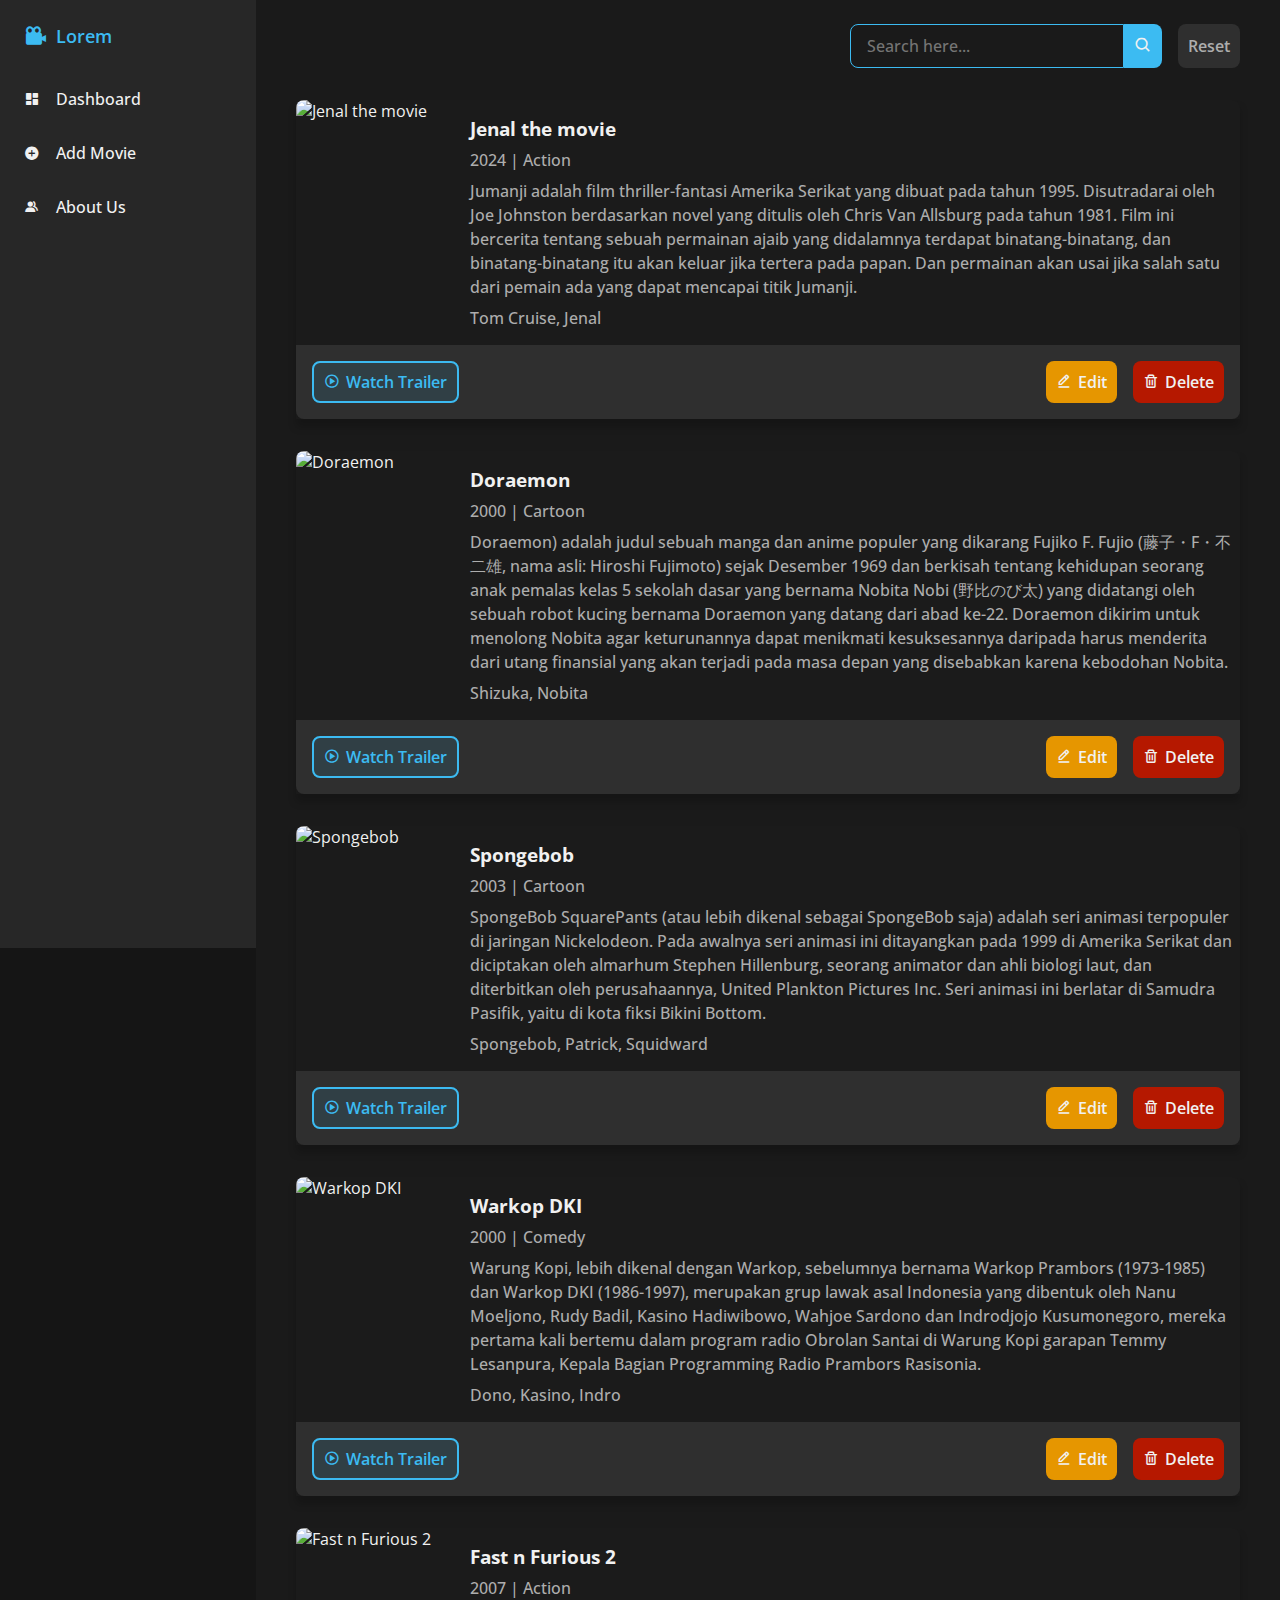
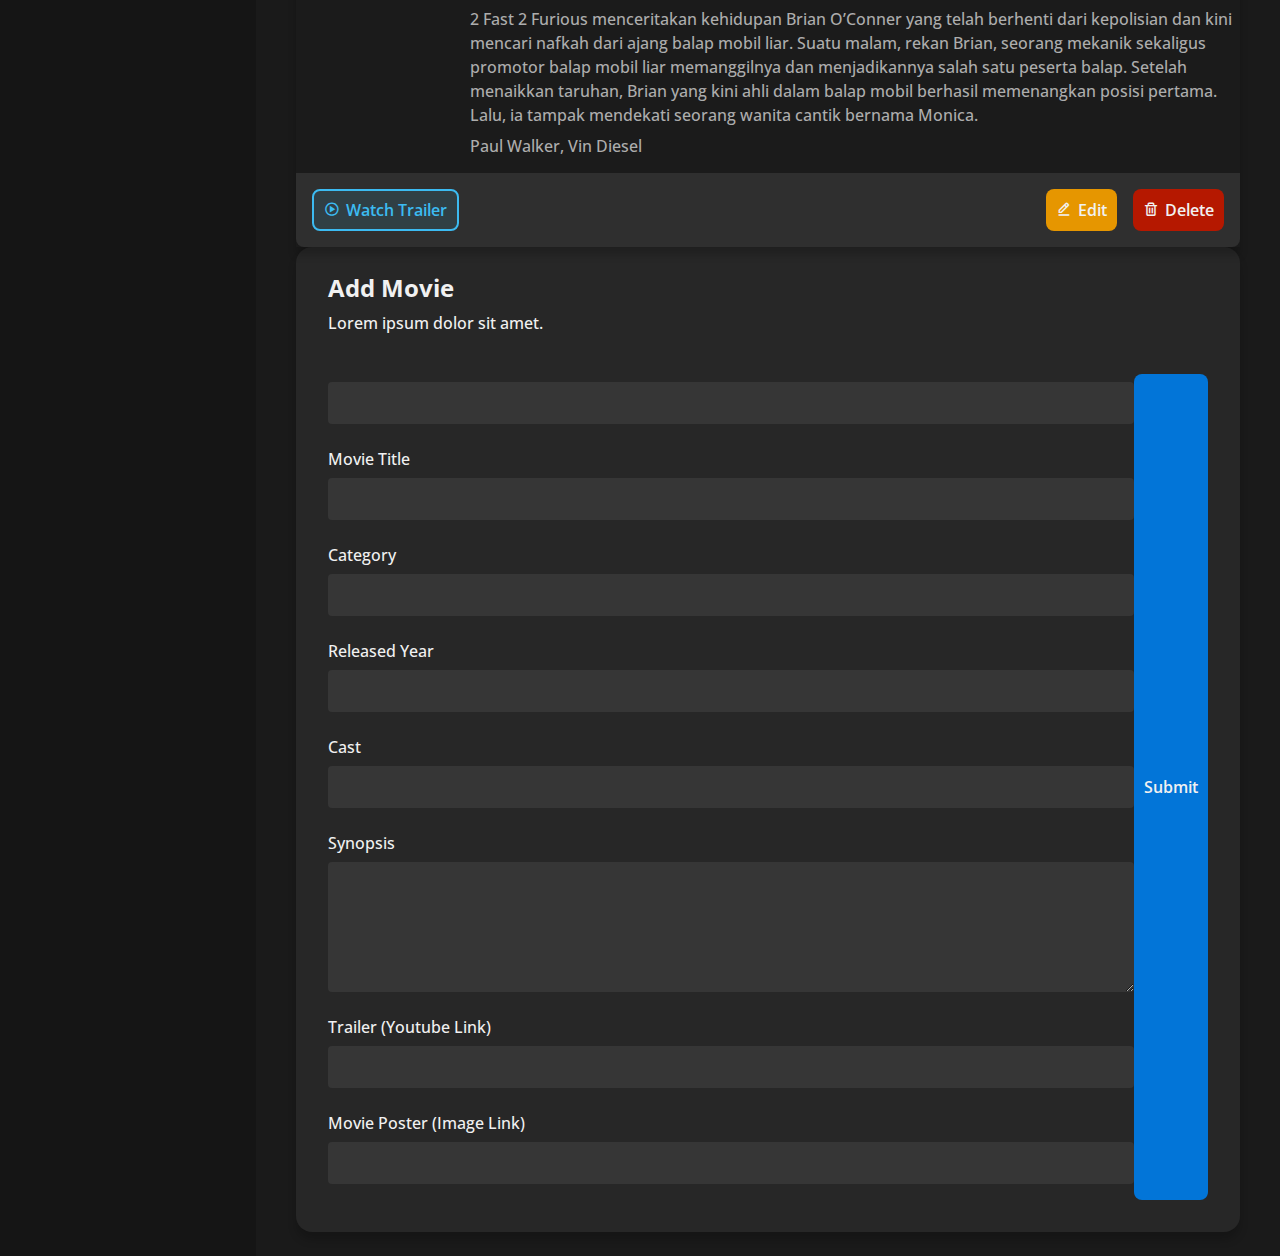
==== index.html @ 3eed1aec "Delete 1/2" ====
<!DOCTYPE html>
<html lang="en">
  <head>
    <meta charset="UTF-8" />
    <meta name="viewport" content="width=device-width, initial-scale=1.0" />
    <title>Lorem | Dashboard Admin</title>
    <link rel="icon" href="./assets/logo.png" />
    <link rel="stylesheet" href="index.css" />
    <link
      href="https://unpkg.com/boxicons@2.1.4/css/boxicons.min.css"
      rel="stylesheet"
    />
  </head>
  <body>
    <aside class="sidebar">
      <div class="sidebar-head">
        <i class="bx bxs-camera-movie" style="color: #3cbbf2"></i>
        <a href="">Lorem</a>
      </div>
      <div class="sidebar-body">
        <ul id="sidebar-ul">
          <li>
            <i class="bx bxs-dashboard" style="color: #f1f1f1"></i>
            <a href="#">Dashboard</a>
          </li>
          <li>
            <i class="bx bxs-plus-circle" style="color: #f1f1f1"></i>
            <a href="#">Add Movie</a>
          </li>
          <li>
            <i class="bx bxs-group" style="color: #f1f1f1"></i>
            <a href="#">About Us</a>
          </li>
        </ul>
      </div>
    </aside>
    <main>
      <a href="" target="_blank"></a>
      <div class="container-1">
        <div class="container-search">
          <input id="keyword" type="text" placeholder="Search here..." />
          <button onclick="findMovies()" class="btn-search-bar" id="btn-search">
            <i class="bx bx-search" style="color: #f1f1f1"></i>
          </button>
        </div>
        <button onclick="reset()" class="btn-search-bar" id="btn-reset">
          Reset
        </button>
      </div>
      <div id="container" class="container-2">
        <a href=""></a>
      </div>
      <div class="add-movie-page">
        <div class="am-container-1">
          <div class="am-title-header">
            <h2>Add Movie</h2>
            <p>Lorem ipsum dolor sit amet.</p>
          </div>
          <div class="form-area">
            <form class="am-form">
              <input id="id" type="number" />
              <label for="input-title">Movie Title</label>
              <input id="input-title" type="text" />

              <label for="input-category">Category</label>
              <input id="input-category" type="text" />

              <label for="input-year">Released Year</label>
              <input id="input-year" type="number" />

              <label for="input-cast">Cast</label>
              <input id="input-cast" type="text" />

              <label for="input-desc">Synopsis</label>
              <textarea
                name="input-desc"
                id="input-desc"
                rows="5"
                maxlength="80"
              ></textarea>

              <label for="input-trailer">Trailer (Youtube Link)</label>
              <input id="input-trailer" type="text" />

              <label for="input-link-img">Movie Poster (Image Link)</label>
              <input id="input-link-img" type="text" accept="image" />
            </form>
            <button onclick="createMovie()" type="submit" id="submit-img">
              Submit
            </button>
          </div>
        </div>
      </div>
    </main>
    <script src="data.js"></script>
    <script src="index.js"></script>
  </body>
</html>
---- index.css ----
/* --- Import Google Font --- */
@import url('https://fonts.googleapis.com/css2?family=Open+Sans:ital,wght@0,300..800;1,300..800&display=swap');

* {
    margin: 0;
    padding: 0;
    font-family: "Open Sans";
    list-style: none;
    text-decoration: none;
    scroll-behavior: smooth;
}

html {
    height: 100%;
}

html, 
body {
    min-height: 100% !important;
    height: 100%;
    background-color: #151515;
}


/* --- Sidebar --- */

aside {
    padding: 24px 0;
    width: 20%;
    height: 100%;
    background-color: #272727;
    position: fixed;
}

.sidebar-head {
    display: flex;
    margin: 0 0 0 24px;
    flex-direction: row;
    align-items: center;
    gap: 8px;
}

.sidebar-head a {
    font-size: 18px;
    font-weight: 600;
    color: #3CBBF2;
    text-decoration: none;
}

.sidebar-head .bx {
    font-size: 24px;
}

.sidebar-body {
    margin: 24px 0 0;
}

#sidebar-ul {
    margin: 16px 0;
    display: inline;
    width: 100%;
    list-style-type: none;
    gap: 8px;
}

li {
    display: flex;
    align-items: center;
    padding: 16px 24px;
    gap: 16px;
    transition: 0.4s;
}

li:hover {
    background-color: #2b2b2b;
    padding-left: 30px;
}

li a {
    display: block;
    font-weight: 500;
    text-decoration: none;
    color: #f1f1f1;
}


/* --- Search bar --- */
.container-1 {
    display: flex;
    justify-content: end;
    flex-direction: row;
    gap: 16px;
    margin-bottom: 32px;
}

.container-search {
    display: flex;
    flex-direction: row;
}

.container-search input {
    padding: 10px 16px;
    width: 240px;
    font-size: 16px;
    font-weight: 500;
    color: #f1f1f1;
    outline: none;
    border-radius: 8px 0 0 8px;
    border: 1px solid #3CBBF2;
    background-color: #1a1a1a;
}

#btn-search {
    padding: 8px 10px;
    border: none;
    border-radius: 0 8px 8px 0;
    background-color: #3CBBF2;
    cursor: pointer;
}

.bx-search {
    font-size: 18px;
}

#btn-reset {
    padding: 8px 10px;
    border: none;
    font-size: 16px;
    font-weight: 600;
    border-radius: 8px;
    color: #adadad;
    background-color: #2f2f2f;
    cursor: pointer;
}

/* --- Main --- */
main {
    max-width: 80%;
    /* height: 100%; */
    padding: 24px 40px;
    margin: 0 0 0 20%;
    background-color: #1a1a1a;
}


/* --- Card --- */
.container-2 {
    display: flex;
    flex-wrap: wrap;
    flex-direction: row;
    gap: 32px;
}

.container-card {
    display: flex;
    flex-direction: column;
    width: 100%;
    box-shadow: 0 8px 8px rgba(0, 0, 0, 0.189);
}

.card {
    width: 100%;
    display: flex;
    flex-direction: row;
    gap: 24px;
    color: #f1f1f1;
    background-color: #1B1B1B;
    border-radius: 8px 8px 0 0;
}

.card-img img {
    width: 150px;
    height: 200px;
    display: flex;
    object-fit: cover;
    border-radius: 8px 0 0 0;
}

.card-body {
    margin: 16px 0;
    display: flex;
    flex-direction: column;
    gap: 8px;
    font-weight: 500;
    color: #adadad;
}

.card-body-title {
    color: #f1f1f1;
}

.card-body-desc {
    margin-right: 8px;
    font-size: 16px;
    line-height: 24px;
}

.buttons {
    display: flex;
    justify-content: flex-end;
    padding: 16px;
    background-color: #2f2f2f;
    border-radius: 0 0 8px 8px;
    gap: 4px;
}

#btn-watch-trailer {
    margin: 0 8px 0 0;
    margin-right: auto;
    width: fit-content;
    padding: 8px 10px;
    font-size: 16px;
    font-weight: 600;
    border: 2px solid #3CBBF2;
    cursor: pointer;
    color: #3CBBF2;
    background-color: #3cbbf21e;
    border-radius: 8px;
    transition: 0.3s;
}

#btn-watch-trailer:hover {
    background-color: #3dbff75b;
    color: #f1f1f1;
}

#btn-watch-trailer .bx {
    margin-right: 6px;
    font-size: 16px;
}

.btn-edit {
    margin: 0 8px 0 0;
    margin-right: 12px;
    width: fit-content;
    padding: 8px 10px;
    font-size: 16px;
    border: none;
    cursor: pointer;
    font-weight: 600;
    color: #f1f1f1;
    background-color: rgb(230, 150, 0);
    border-radius: 8px;
}

.btn-edit .bx {
    margin-right: 6px;
}

.btn-delete {
    right: 0;
    width: fit-content;
    padding: 8px 10px;
    font-size: 16px;
    border: none;
    cursor: pointer;
    font-weight: 600;
    color: #f1f1f1;
    background-color: rgb(181, 24, 0);
    border-radius: 8px;
}

.btn-delete .bx {
    margin-right: 6px;
}

/* --- Add Movie --- */
.am-container-1 {
    padding: 24px 32px;
    background-color: #272727;
    border-radius: 16px;
    box-shadow: 0 8px 8px rgba(0, 0, 0, 0.189);
}

.am-title-header {
    color: #f1f1f1;
}

.am-title-header h2 {
    font-size: 24px;
    margin-bottom: 8px;
}

.am-title-header p {
    font-weight: 500;
}

.form-area {
    width: 100%;
    margin-top: 24px;
    display: flex;
    flex-direction: row;
}

.am-form {
    width: 100%;
    display: flex;
    flex-direction: column;
    margin-top: 24px;
}

.am-form label {
    font-weight: 500;
    margin-bottom: 8px;
    color: #f1f1f1;
}

textarea,
.am-form input {
    margin-bottom: 24px;
    padding: 10px 16px;
    outline: none;
    border: none;
    font-size: 16px;
    font-weight: 600;
    color: #f1f1f1;
    background-color: #363636;
    border-radius: 4px;
}

#input-desc {
    resize: vertical;
    min-height: 100px;
}
.container-upload-img button {
    margin: 0 8px 0 0;
    margin-right: auto;
    width: fit-content;
    padding: 8px 10px;
    font-size: 16px;
    font-weight: 600;
    border: 2px solid #3CBBF2;
    cursor: pointer;
    color: #3CBBF2;
    background-color: #3cbbf21e;
    border-radius: 8px;
    transition: 0.3s;
}

#btn-upload:hover {
    background-color: #3dbff75b;
    color: #f1f1f1;
}

#submit-img {
    margin: 16px 0 8px;
    padding: 8px 10px;
    font-size: 16px;
    border: none;
    cursor: pointer;
    font-weight: 600;
    color: #f1f1f1;
    background-color: #0275d8;
    border-radius: 8px;   
}
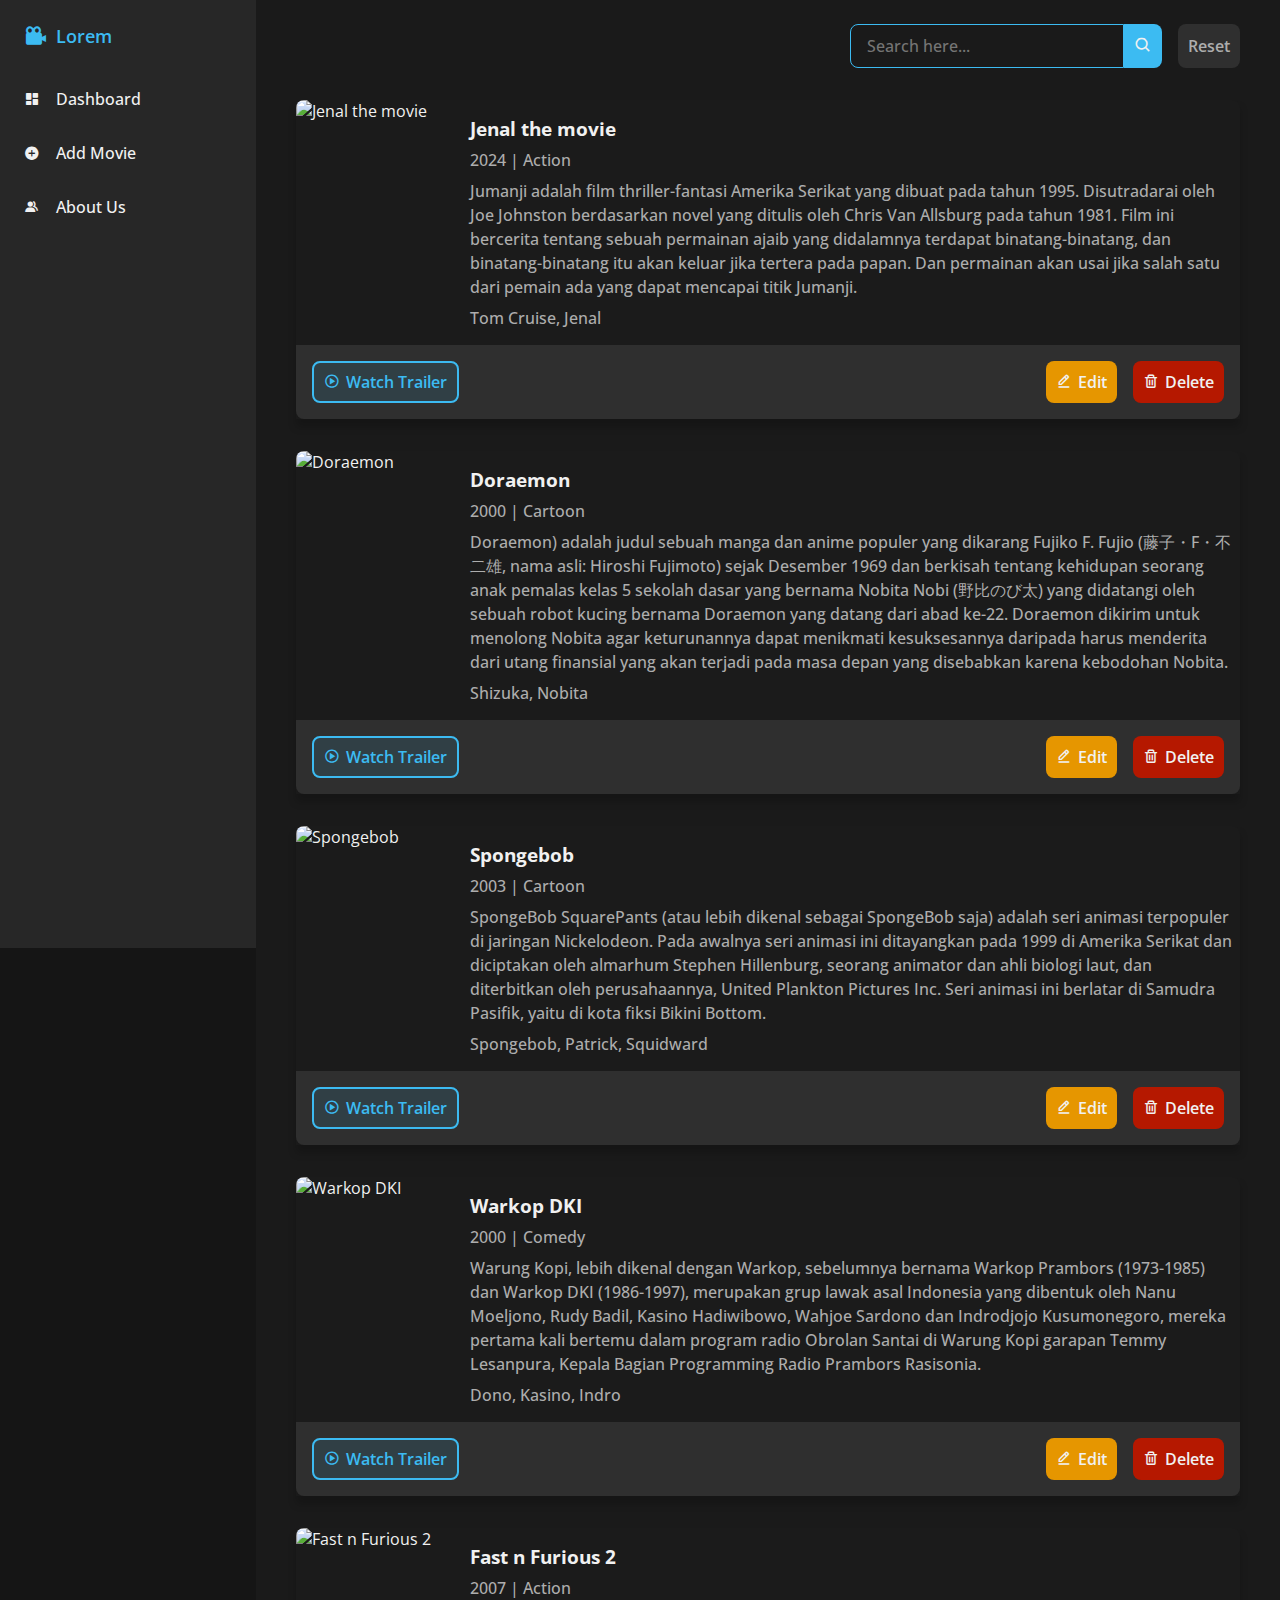
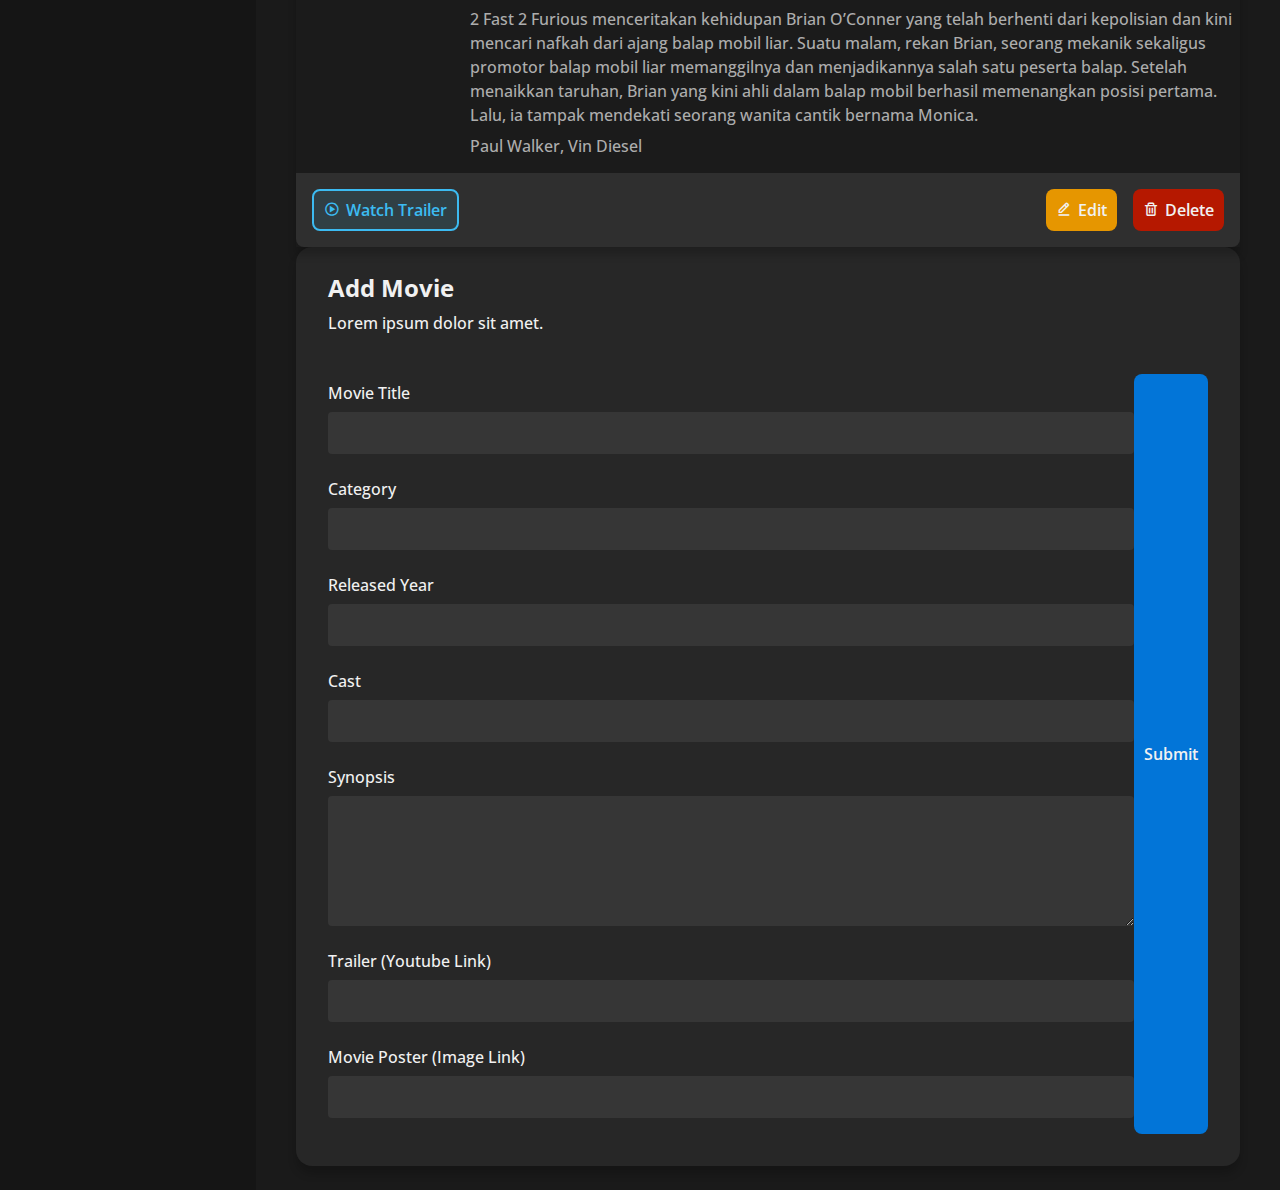
==== commit 05e5d5be: "Delete Final" ====
--- a/index.html
+++ b/index.html
@@ -58,7 +58,7 @@
           </div>
           <div class="form-area">
             <form class="am-form">
-              <input id="id" type="number" />
+              <!-- <input id="id" type="number" /> -->
               <label for="input-title">Movie Title</label>
               <input id="input-title" type="text" />
 
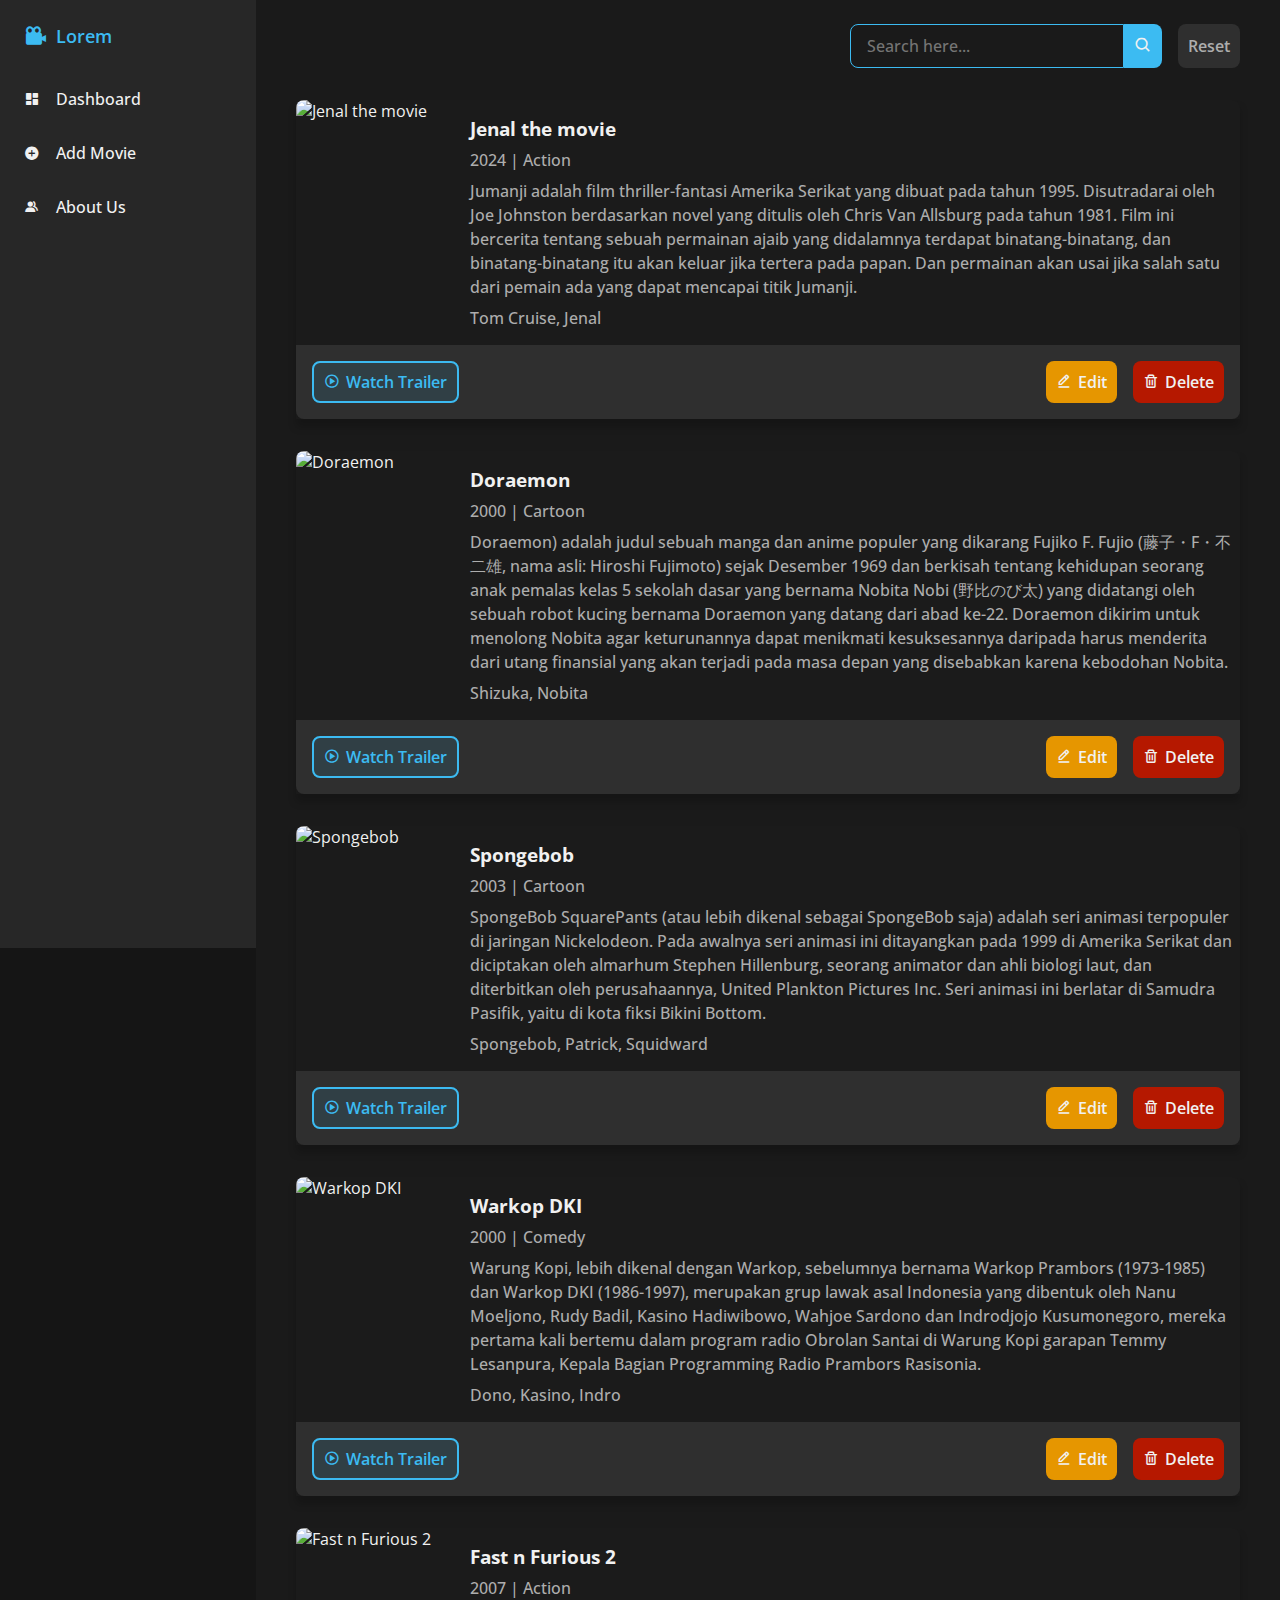
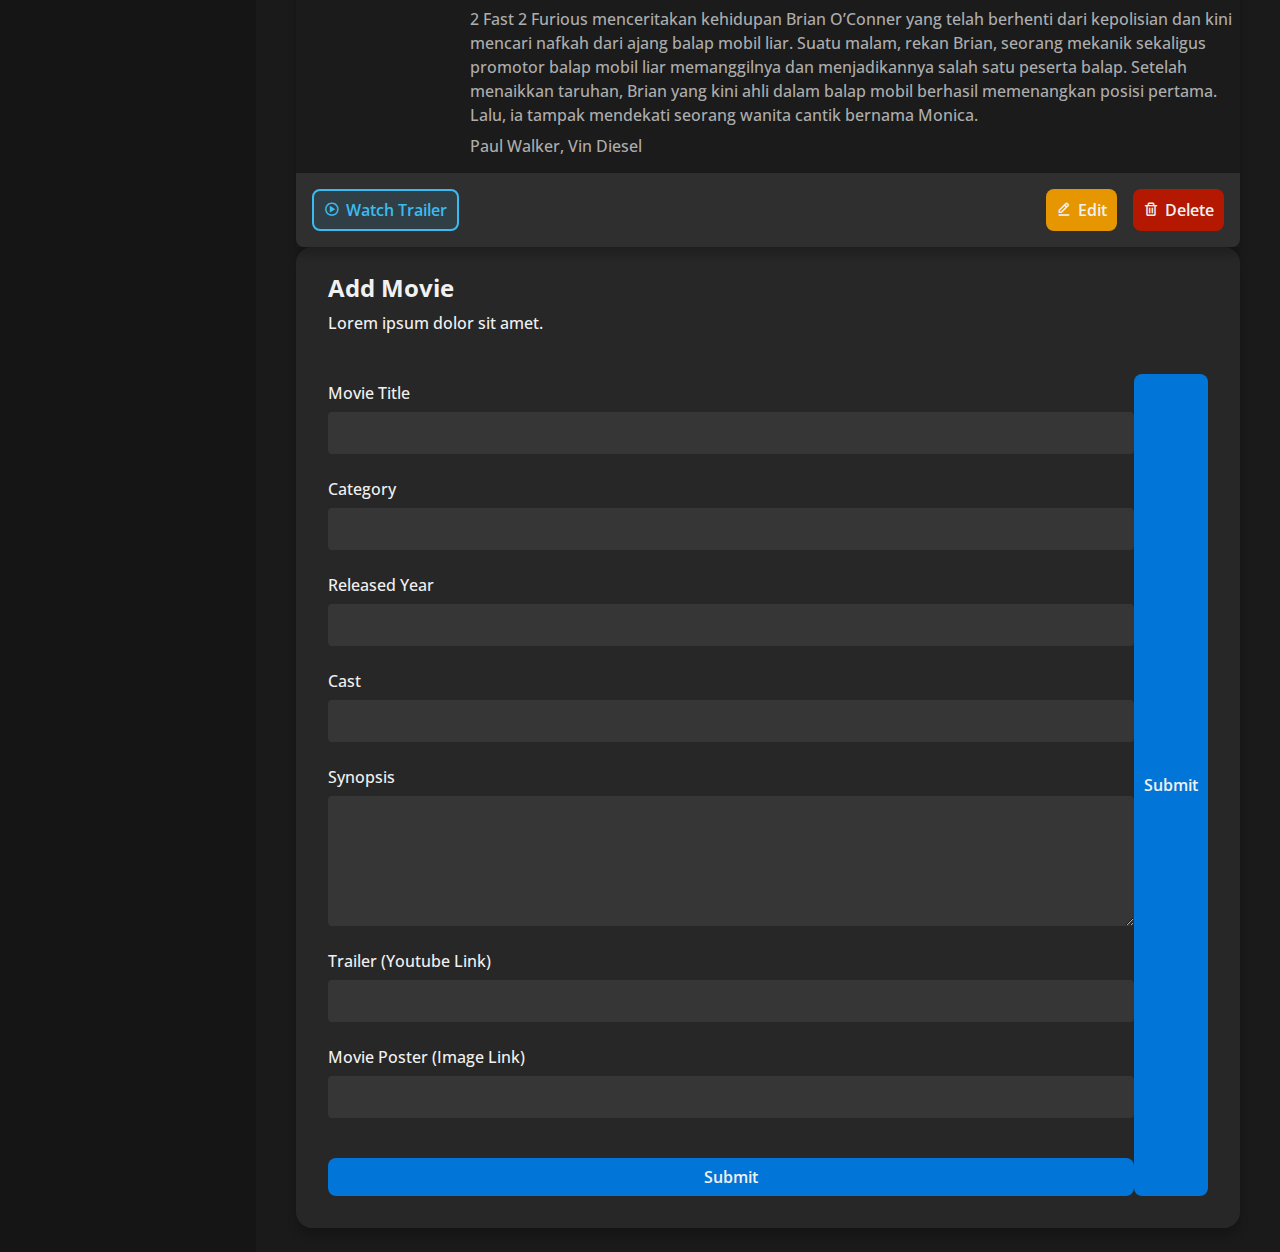
==== commit 94d44294: "Merge branch 'main' into mainpage2" ====
--- a/index.html
+++ b/index.html
@@ -72,18 +72,16 @@
               <input id="input-cast" type="text" />
 
               <label for="input-desc">Synopsis</label>
-              <textarea
-                name="input-desc"
-                id="input-desc"
-                rows="5"
-                maxlength="80"
-              ></textarea>
 
+              <textarea name="input-desc" id="input-desc" rows="5" maxlength="290"></textarea>
               <label for="input-trailer">Trailer (Youtube Link)</label>
               <input id="input-trailer" type="text" />
 
               <label for="input-link-img">Movie Poster (Image Link)</label>
-              <input id="input-link-img" type="text" accept="image" />
+
+              <input id="input-link-img" type="text">
+              <button type="submit" id="submit-img">Submit</button>
+
             </form>
             <button onclick="createMovie()" type="submit" id="submit-img">
               Submit
@@ -91,6 +89,7 @@
           </div>
         </div>
       </div>
+      <div class="delete-movie"></div>
     </main>
     <script src="data.js"></script>
     <script src="index.js"></script>
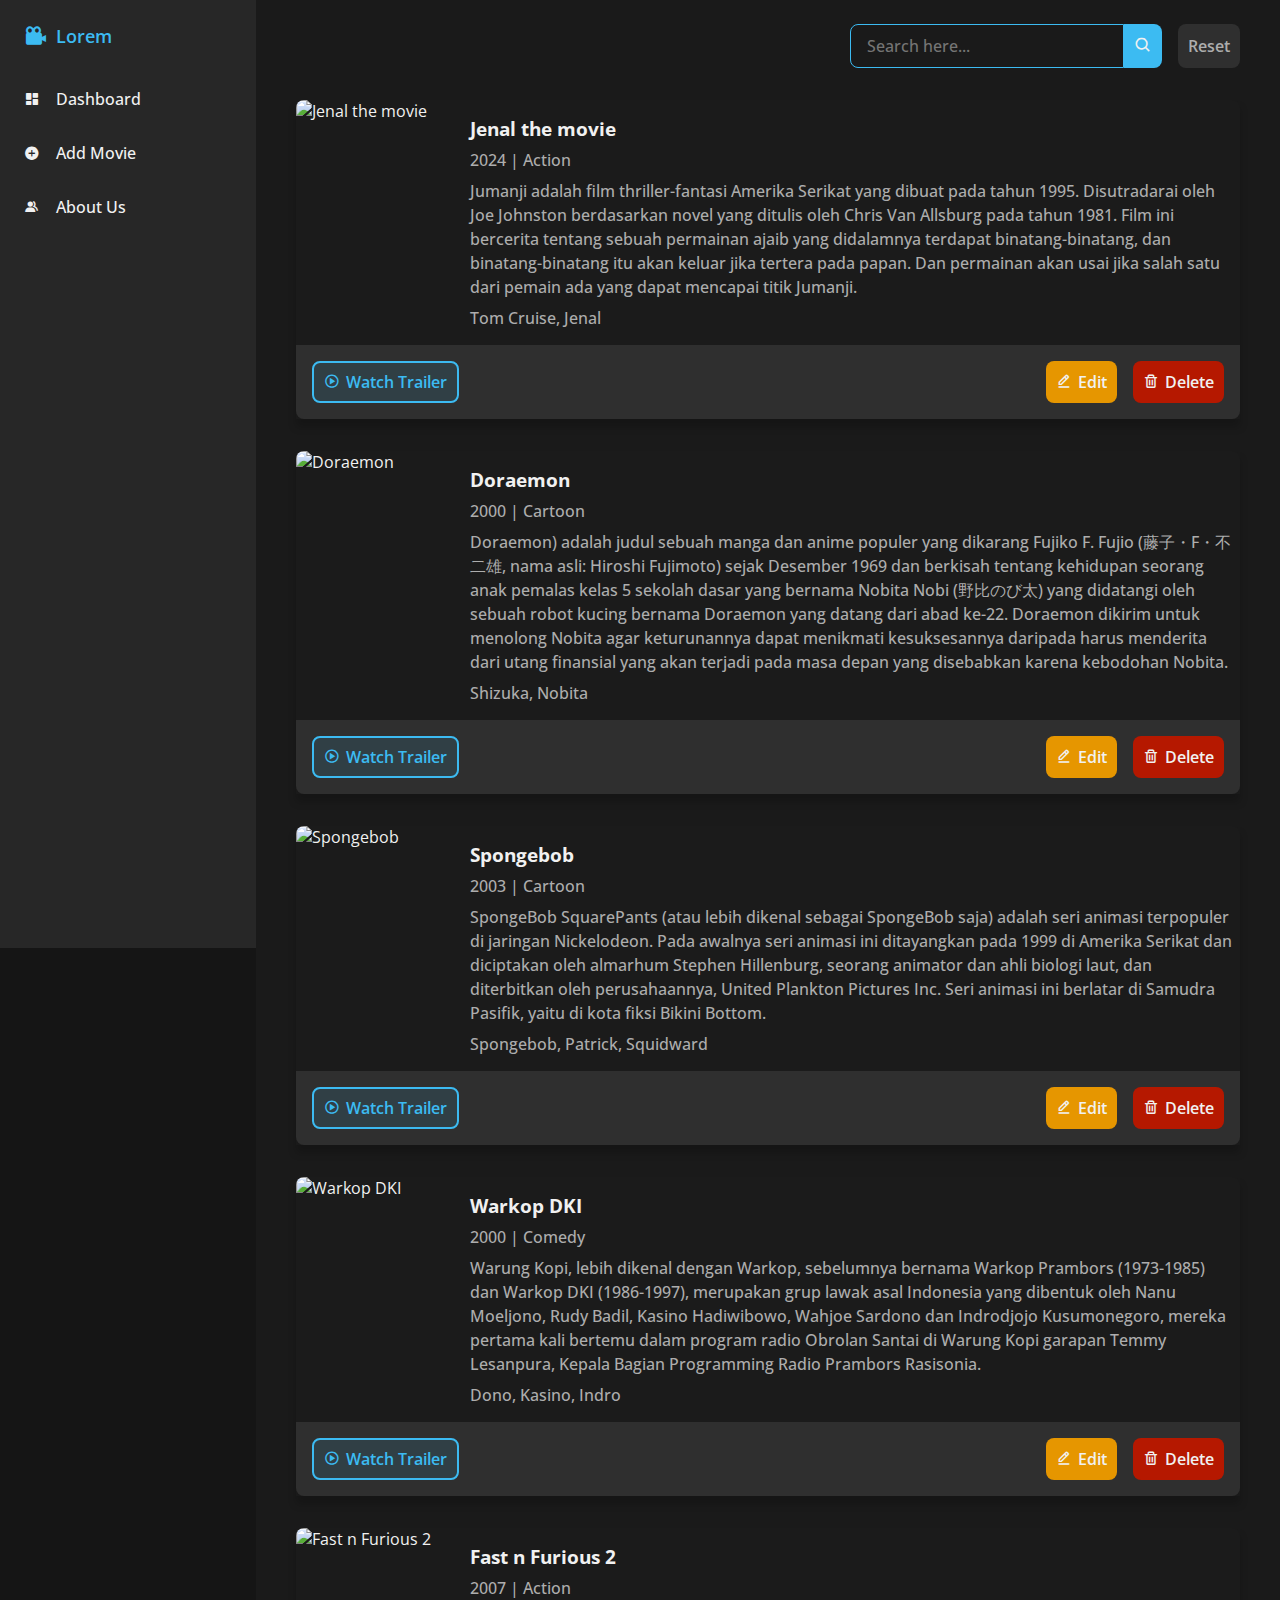
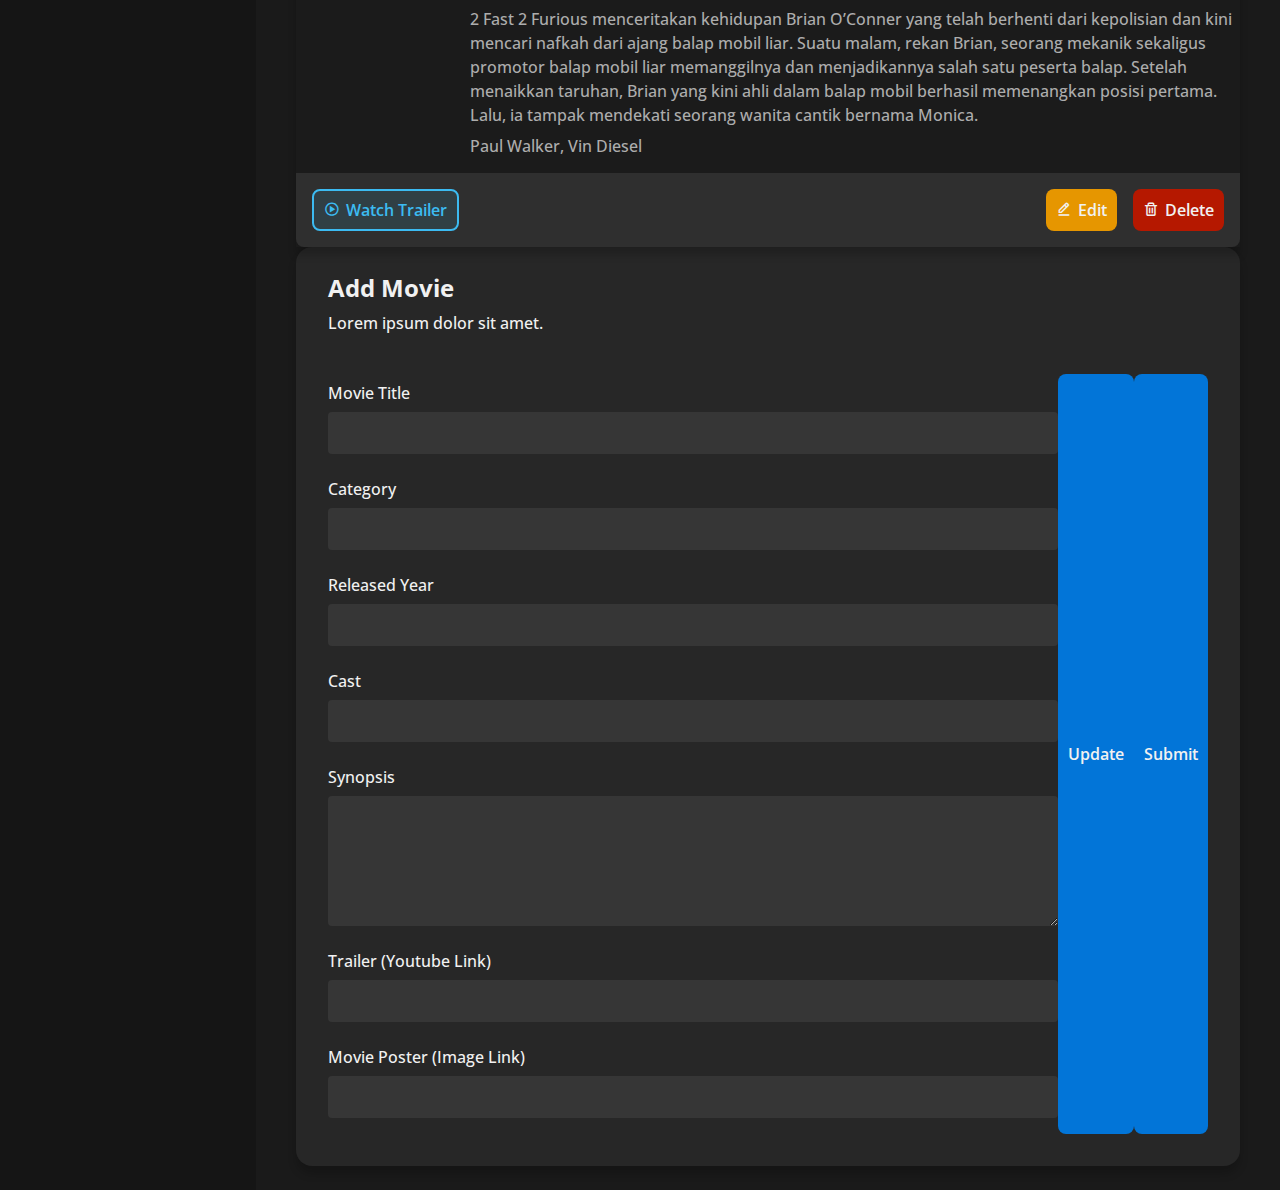
==== commit 2e92b1ec: "Backend Jalan semua Bismillah" ====
--- a/index.html
+++ b/index.html
@@ -56,8 +56,9 @@
             <h2>Add Movie</h2>
             <p>Lorem ipsum dolor sit amet.</p>
           </div>
+          <a href="#formEdit"></a>
           <div class="form-area">
-            <form class="am-form">
+            <form id="formEdit" class="am-form">
               <!-- <input id="id" type="number" /> -->
               <label for="input-title">Movie Title</label>
               <input id="input-title" type="text" />
@@ -73,16 +74,22 @@
 
               <label for="input-desc">Synopsis</label>
 
-              <textarea name="input-desc" id="input-desc" rows="5" maxlength="290"></textarea>
+              <textarea
+                name="input-desc"
+                id="input-desc"
+                rows="5"
+                maxlength="290"
+              ></textarea>
               <label for="input-trailer">Trailer (Youtube Link)</label>
               <input id="input-trailer" type="text" />
 
               <label for="input-link-img">Movie Poster (Image Link)</label>
 
-              <input id="input-link-img" type="text">
-              <button type="submit" id="submit-img">Submit</button>
-
+              <input id="input-link-img" type="text" />
             </form>
+            <button onclick="updateData()" type="submit" id="submit-img">
+              Update
+            </button>
             <button onclick="createMovie()" type="submit" id="submit-img">
               Submit
             </button>
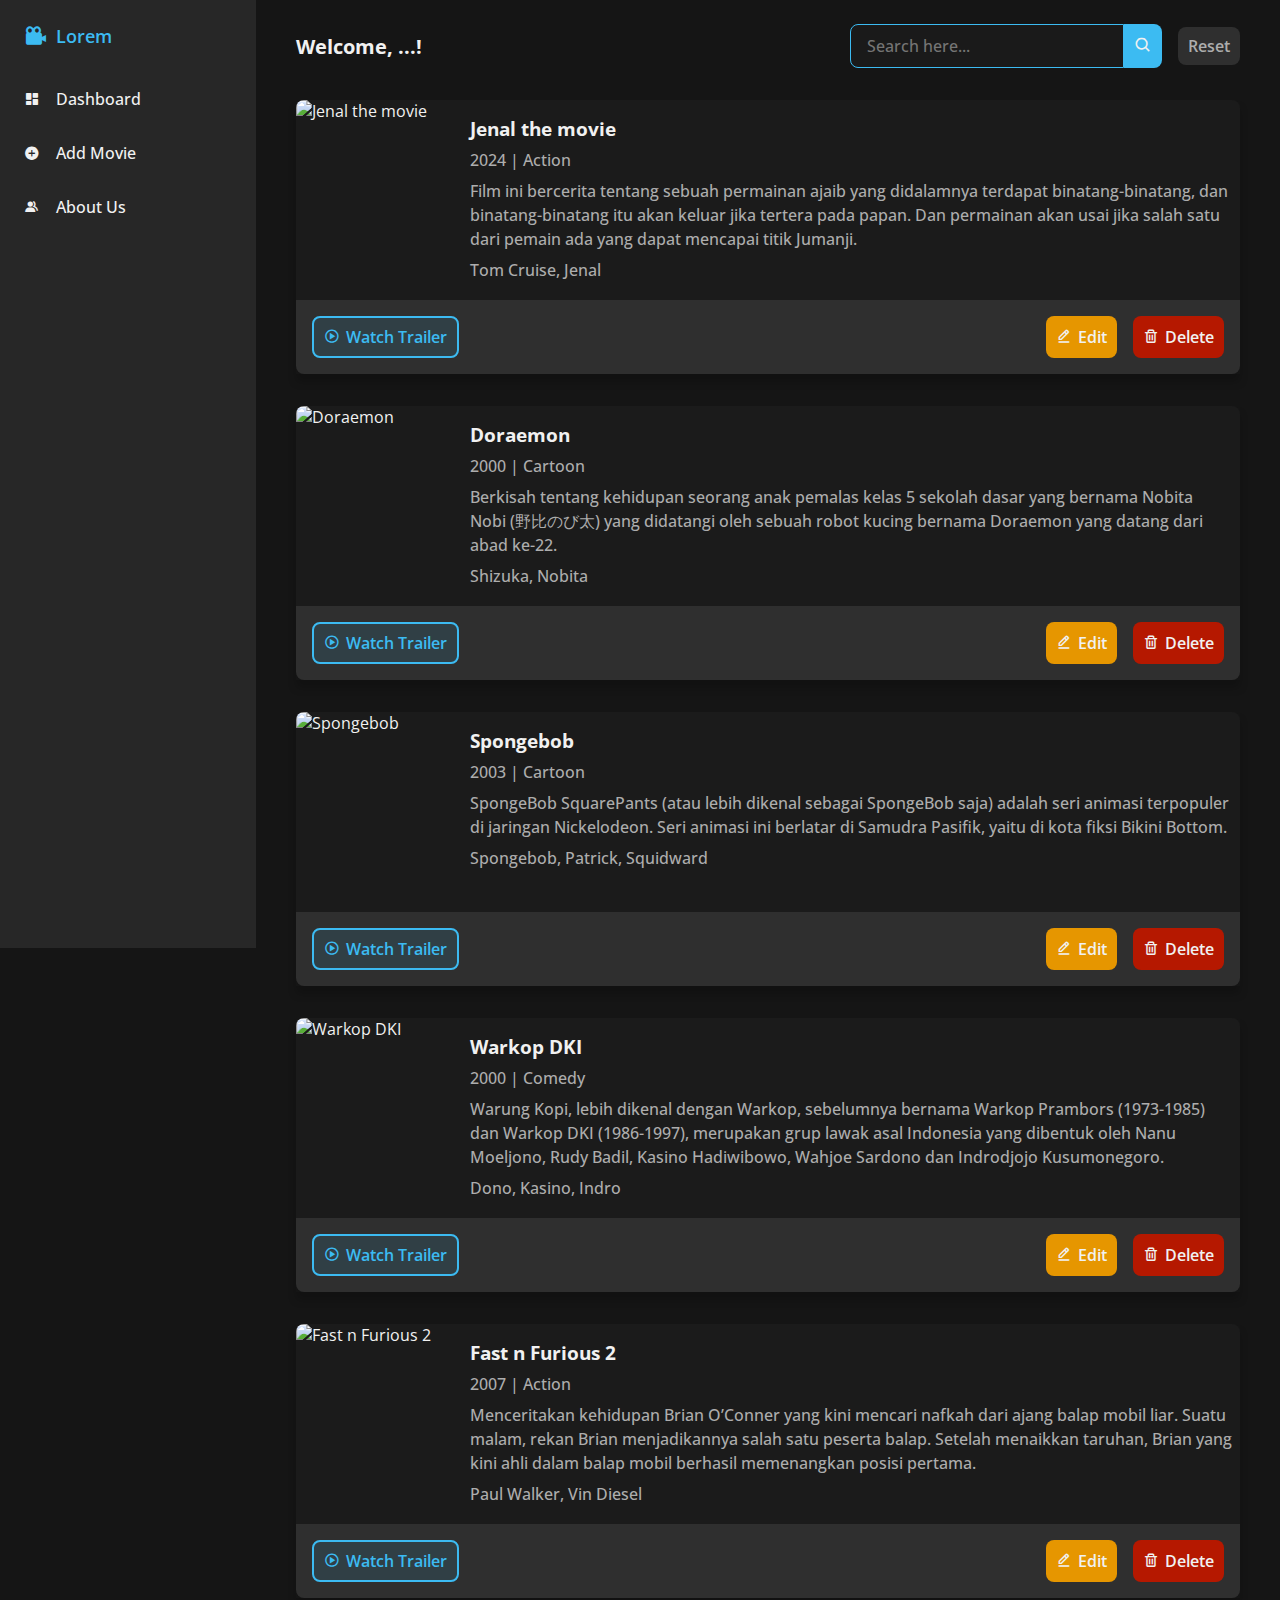
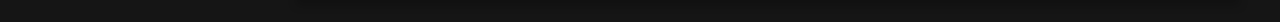
==== commit 52448bc1: "feat: add interaction" ====
--- a/index.html
+++ b/index.html
@@ -21,36 +21,39 @@
         <ul id="sidebar-ul">
           <li>
             <i class="bx bxs-dashboard" style="color: #f1f1f1"></i>
-            <a href="#">Dashboard</a>
+            <a href="#" id="dashboard" onclick="hideAddMovie()">Dashboard</a>
           </li>
           <li>
             <i class="bx bxs-plus-circle" style="color: #f1f1f1"></i>
-            <a href="#">Add Movie</a>
+            <a href="#" id="add-movie-menu" onclick="hideDashboard()">Add Movie</a>
           </li>
           <li>
             <i class="bx bxs-group" style="color: #f1f1f1"></i>
-            <a href="#">About Us</a>
+            <a href="#" id="about-us-menu">About Us</a>
           </li>
         </ul>
       </div>
     </aside>
     <main>
       <a href="" target="_blank"></a>
-      <div class="container-1">
-        <div class="container-search">
-          <input id="keyword" type="text" placeholder="Search here..." />
-          <button onclick="findMovies()" class="btn-search-bar" id="btn-search">
-            <i class="bx bx-search" style="color: #f1f1f1"></i>
+      <div class="main-container" id="main-container">
+        <div class="container-1">
+          <h2>Welcome, <span id="name">...</span>!</h2>
+          <div class="container-search">
+            <input id="keyword" type="text" placeholder="Search here..." />
+            <button onclick="findMovies()" class="btn-search-bar" id="btn-search">
+              <i class="bx bx-search" style="color: #f1f1f1"></i>
+            </button>
+          </div>
+          <button onclick="reset()" class="btn-search-bar" id="btn-reset">
+            Reset
           </button>
         </div>
-        <button onclick="reset()" class="btn-search-bar" id="btn-reset">
-          Reset
-        </button>
+        <div id="container" class="container-2">
+          <a href=""></a>
+        </div>
       </div>
-      <div id="container" class="container-2">
-        <a href=""></a>
-      </div>
-      <div class="add-movie-page">
+      <div class="add-movie-page" id="add-movie-page" style="display: none;">
         <div class="am-container-1">
           <div class="am-title-header">
             <h2>Add Movie</h2>
@@ -78,7 +81,7 @@
                 name="input-desc"
                 id="input-desc"
                 rows="5"
-                maxlength="290"
+                maxlength="265"
               ></textarea>
               <label for="input-trailer">Trailer (Youtube Link)</label>
               <input id="input-trailer" type="text" />
@@ -87,10 +90,10 @@
 
               <input id="input-link-img" type="text" />
             </form>
-            <button onclick="updateData()" type="submit" id="submit-img">
+            <button onclick="updateData()" type="submit" id="update-data">
               Update
             </button>
-            <button onclick="createMovie()" type="submit" id="submit-img">
+            <button onclick="createMovie()" type="submit" id="create-data">
               Submit
             </button>
           </div>
--- a/index.css
+++ b/index.css
@@ -83,11 +83,19 @@
     color: #f1f1f1;
 }
 
+/* --- Welcome Message --- */
+.container-1 h2,
+#name {
+    margin-right: auto;
+    font-size: 20px;
+    color: #f1f1f1;
+}
 
 /* --- Search bar --- */
 .container-1 {
     display: flex;
-    justify-content: end;
+    align-items: center;
+    /* justify-content: end; */
     flex-direction: row;
     gap: 16px;
     margin-bottom: 32px;
@@ -139,7 +147,7 @@
     /* height: 100%; */
     padding: 24px 40px;
     margin: 0 0 0 20%;
-    background-color: #1a1a1a;
+    /* background-color: #1a1a1a; */
 }
 
 
@@ -289,7 +297,7 @@
     width: 100%;
     margin-top: 24px;
     display: flex;
-    flex-direction: row;
+    flex-direction: column;
 }
 
 .am-form {
@@ -342,7 +350,8 @@
     color: #f1f1f1;
 }
 
-#submit-img {
+#update-data,
+#create-data {
     margin: 16px 0 8px;
     padding: 8px 10px;
     font-size: 16px;
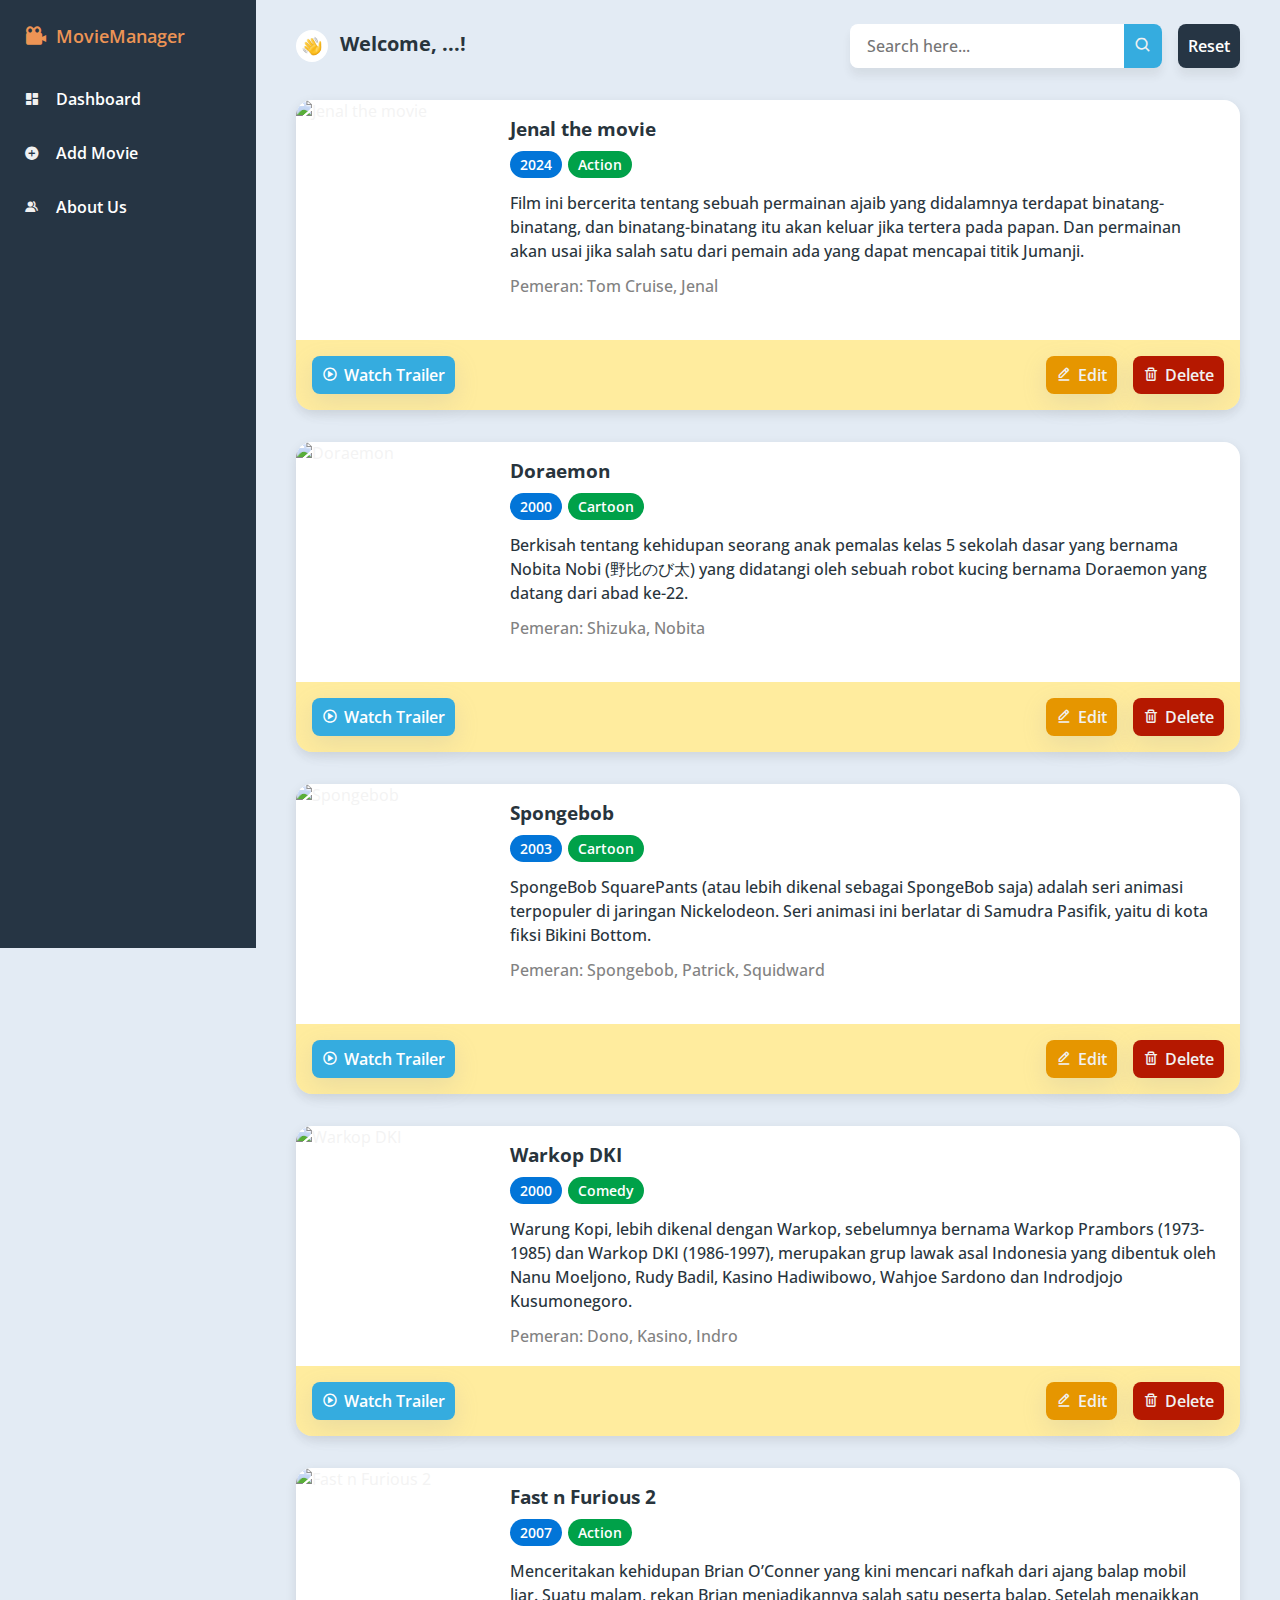
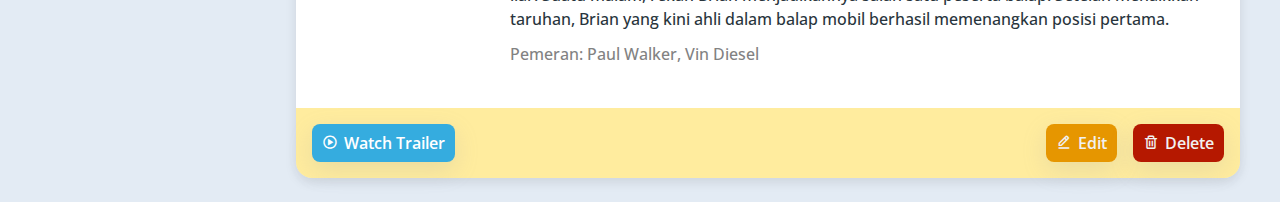
==== commit aa66fe4c: "feat: add interaction 3" ====
--- a/index.html
+++ b/index.html
@@ -3,7 +3,7 @@
   <head>
     <meta charset="UTF-8" />
     <meta name="viewport" content="width=device-width, initial-scale=1.0" />
-    <title>Lorem | Dashboard Admin</title>
+    <title>MovieManager | Dashboard Admin</title>
     <link rel="icon" href="./assets/logo.png" />
     <link rel="stylesheet" href="index.css" />
     <link
@@ -14,8 +14,8 @@
   <body>
     <aside class="sidebar">
       <div class="sidebar-head">
-        <i class="bx bxs-camera-movie" style="color: #3cbbf2"></i>
-        <a href="">Lorem</a>
+        <i class="bx bxs-camera-movie" style="color: #ED9455"></i>
+        <a href="">MovieManager</a>
       </div>
       <div class="sidebar-body">
         <ul id="sidebar-ul">
@@ -29,7 +29,7 @@
           </li>
           <li>
             <i class="bx bxs-group" style="color: #f1f1f1"></i>
-            <a href="#" id="about-us-menu">About Us</a>
+            <a href="#" id="about-us-menu" onclick="showAboutUs()">About Us</a>
           </li>
         </ul>
       </div>
@@ -38,7 +38,10 @@
       <a href="" target="_blank"></a>
       <div class="main-container" id="main-container">
         <div class="container-1">
-          <h2>Welcome, <span id="name">...</span>!</h2>
+          <div class="welcome-text">
+            <img id="hand-emoji" src="./assets/waving-hand-facebook.png" alt="">
+            <h2>Welcome, <span id="name">...</span>!</h2>
+          </div>
           <div class="container-search">
             <input id="keyword" type="text" placeholder="Search here..." />
             <button onclick="findMovies()" class="btn-search-bar" id="btn-search">
@@ -54,10 +57,18 @@
         </div>
       </div>
       <div class="add-movie-page" id="add-movie-page" style="display: none;">
+        <div class="alert" id="alert" style="display: none;">
+          <span class="closebtn" onclick="this.parentElement.style.display='none';">&times;</span> 
+          Mohon mengisi data yang kosong
+        </div>
+        <div class="success" id="success" style="display: none;">
+          <span class="closebtn" onclick="this.parentElement.style.display='none';">&times;</span> 
+          Data berhasil di-update! <span><button onclick="hideAddMovie()">Click here</button></span>
+        </div>
         <div class="am-container-1">
           <div class="am-title-header">
-            <h2>Add Movie</h2>
-            <p>Lorem ipsum dolor sit amet.</p>
+            <h2 id="title-header">Add Movie</h2>
+            <p id="sub-title-header">Please fill in the form</p>
           </div>
           <a href="#formEdit"></a>
           <div class="form-area">
@@ -69,7 +80,7 @@
               <label for="input-category">Category</label>
               <input id="input-category" type="text" />
 
-              <label for="input-year">Released Year</label>
+              <label for="input-year">Release Year</label>
               <input id="input-year" type="number" />
 
               <label for="input-cast">Cast</label>
@@ -90,16 +101,56 @@
 
               <input id="input-link-img" type="text" />
             </form>
-            <button onclick="updateData()" type="submit" id="update-data">
+            <button onclick="updateData()" href="#main-container" type="submit" id="update-data">
               Update
             </button>
-            <button onclick="createMovie()" type="submit" id="create-data">
+            <button onclick="createMovie()" href="#main-container" type="submit" id="create-data">
               Submit
             </button>
           </div>
         </div>
       </div>
-      <div class="delete-movie"></div>
+      
+      <div id="section-about-us" style="display: none;">
+        <header>
+          <div class="container">
+              <h1>About Us</h1>
+          </div>
+        </header>
+        <div class="container">
+          <section id="section-1">
+            <h2></h2>
+            <div class="team-members">
+              <div class="team-member">
+                <img src="https://media.istockphoto.com/id/1200501984/photo/a-beautiful-tiger.jpg?s=612x612&w=0&k=20&c=GvMew_QgtKFV0669FRxtbIvnqySeNhTMwtm1_LfrUPI=" alt="Team Member 1">
+                <h3>Marco Abel Zefanya</h3>
+                <p>Besto Backendo In the Worldo</p>
+              </div>
+              <div class="team-member">
+                <img src="https://img.okezone.com/content/2023/04/14/406/2798689/kenapa-capybara-sangat-santai-yuk-kenalan-dengan-hewan-lucu-ini-qBZHWZqV7w.JPG" alt="Team Member 2">
+                <h3>Bernadeta Regina P</h3>
+                <p>Did 99% of the Front-End</p>
+              </div>
+              <!-- Add more team members here -->
+              <div class="team-member">
+                <img src="https://images.squarespace-cdn.com/content/v1/55b786cce4b0abd99ecbcb5a/1619116530828-5JITT6JSUFY7TFOOZF38/9915871594_3d5f2f3240_k.jpg" alt="Team Member 2">
+                <h3>Adytia Isanda Putra</h3>
+                <p>That "I got an idea.." dude</p>
+              </div>
+            </div>
+          </section>
+          <section id="section-2">
+            <h2>Kelompok 1</h2>
+            <p>Welcome to our website!</p>
+            <p>Founded in 2024, we swiftly rallied together, fueled by our passion for innovation and driven by the challenge of Hackathon8</p>
+          </section>
+        </div>
+        <footer>
+          <div class="container">
+              <p>&copy; 2024 Hackaton8 Kelompok 1 HCK-071. All rights reserved.</p>
+          </div>
+        </footer>  
+      </div>
     </main>
     <script src="data.js"></script>
     <script src="index.js"></script>
--- a/index.css
+++ b/index.css
@@ -1,5 +1,18 @@
 /* --- Import Google Font --- */
 @import url('https://fonts.googleapis.com/css2?family=Open+Sans:ital,wght@0,300..800;1,300..800&display=swap');
+
+
+/* --- Color Theme --- */
+:root {
+    --primary-color: #FFFBDA;
+    --secondary-color: #FFEC9E;
+    --triary-color: #FFBB70;
+    --background-color: #ED9455;
+    --sidebar-color: #263544; 
+    --main-background-color: #f3f7fc;
+    --white-color: #ffffff;
+    --text-color: #28343C;
+}
 
 * {
     margin: 0;
@@ -18,7 +31,7 @@
 body {
     min-height: 100% !important;
     height: 100%;
-    background-color: #151515;
+    background-color: #e3ebf4;
 }
 
 
@@ -28,7 +41,7 @@
     padding: 24px 0;
     width: 20%;
     height: 100%;
-    background-color: #272727;
+    background-color: var(--sidebar-color);
     position: fixed;
 }
 
@@ -43,7 +56,7 @@
 .sidebar-head a {
     font-size: 18px;
     font-weight: 600;
-    color: #3CBBF2;
+    color: var(--background-color);
     text-decoration: none;
 }
 
@@ -72,23 +85,38 @@
 }
 
 li:hover {
-    background-color: #2b2b2b;
+    background-color: #1d2532;
     padding-left: 30px;
 }
 
 li a {
     display: block;
-    font-weight: 500;
+    font-weight: 600;
     text-decoration: none;
-    color: #f1f1f1;
+    color: var(--white-color);
 }
 
 /* --- Welcome Message --- */
+.welcome-text {
+    display: flex;
+    flex-direction: row;
+    gap: 12px;
+    margin-right: auto;
+}
+
+#hand-emoji {
+    align-items: center;
+    padding: 6px;
+    width: 20px;
+    height: 20px;
+    background-color: var(--white-color);
+    border-radius: 50px;
+}
 .container-1 h2,
 #name {
     margin-right: auto;
     font-size: 20px;
-    color: #f1f1f1;
+    color: var(--text-color);
 }
 
 /* --- Search bar --- */
@@ -104,6 +132,8 @@
 .container-search {
     display: flex;
     flex-direction: row;
+    border-radius: 8px;
+    box-shadow: 0 8px 8px rgba(58, 58, 58, 0.075);
 }
 
 .container-search input {
@@ -111,18 +141,18 @@
     width: 240px;
     font-size: 16px;
     font-weight: 500;
-    color: #f1f1f1;
+    color: var(--text-color);
     outline: none;
     border-radius: 8px 0 0 8px;
-    border: 1px solid #3CBBF2;
-    background-color: #1a1a1a;
+    border: 1px solid transparent;
+    background-color: var(--white-color);
 }
 
 #btn-search {
     padding: 8px 10px;
     border: none;
     border-radius: 0 8px 8px 0;
-    background-color: #3CBBF2;
+    background-color: #35acdf;
     cursor: pointer;
 }
 
@@ -131,13 +161,14 @@
 }
 
 #btn-reset {
-    padding: 8px 10px;
+    padding: 11px 10px;
     border: none;
     font-size: 16px;
     font-weight: 600;
     border-radius: 8px;
-    color: #adadad;
-    background-color: #2f2f2f;
+    color: var(--white-color);
+    background-color: var(--sidebar-color);
+    box-shadow: 0 8px 8px rgba(58, 58, 58, 0.075);
     cursor: pointer;
 }
 
@@ -163,7 +194,8 @@
     display: flex;
     flex-direction: column;
     width: 100%;
-    box-shadow: 0 8px 8px rgba(0, 0, 0, 0.189);
+    box-shadow: rgba(0, 0, 0, 0.1) 0px 4px 12px;    
+    border-radius: 16px;
 }
 
 .card {
@@ -171,44 +203,71 @@
     display: flex;
     flex-direction: row;
     gap: 24px;
-    color: #f1f1f1;
-    background-color: #1B1B1B;
-    border-radius: 8px 8px 0 0;
+    color: #f1f1f1de;
+    background-color: var(--white-color);
+    border-radius: 16px 16px 0 0;
 }
 
 .card-img img {
-    width: 150px;
-    height: 200px;
+    width: 190px;
+    height: 240px;
     display: flex;
     object-fit: cover;
-    border-radius: 8px 0 0 0;
+    border-radius: 16px 0 0 0;
 }
 
 .card-body {
     margin: 16px 0;
     display: flex;
     flex-direction: column;
-    gap: 8px;
+    gap: 12px;
     font-weight: 500;
     color: #adadad;
 }
 
 .card-body-title {
-    color: #f1f1f1;
+    color: var(--text-color);
 }
 
 .card-body-desc {
-    margin-right: 8px;
-    font-size: 16px;
+    margin-right: 24px;
+    font-size: 16px;
+    color: var(--text-color);
     line-height: 24px;
 }
 
+#year {
+    margin-right: 6px;
+    font-size: 14px;
+    font-weight: 600;
+    color: var(--white-color);
+    padding: 4px 10px;
+    background-color: #0275d8;
+    border-radius: 25px;
+}
+
+#category {
+    font-size: 14px;
+    font-weight: 600;
+    color: var(--white-color);
+    padding: 4px 10px;
+    background-color: #00a149;
+    border-radius: 25px;
+}
+
+#description {
+    margin-top: 4px;
+}
+#actors {
+    color: #828282;
+}
 .buttons {
     display: flex;
     justify-content: flex-end;
     padding: 16px;
-    background-color: #2f2f2f;
-    border-radius: 0 0 8px 8px;
+    /* background-color: #ededed; */
+    background-color: var(--secondary-color);
+    border-radius: 0 0 16px 16px;
     gap: 4px;
 }
 
@@ -219,16 +278,16 @@
     padding: 8px 10px;
     font-size: 16px;
     font-weight: 600;
-    border: 2px solid #3CBBF2;
-    cursor: pointer;
-    color: #3CBBF2;
-    background-color: #3cbbf21e;
+    cursor: pointer;
+    color: var(--white-color);
+    background-color: #35acdf;
+    box-shadow: rgba(149, 157, 165, 0.2) 0px 8px 24px;
     border-radius: 8px;
     transition: 0.3s;
 }
 
 #btn-watch-trailer:hover {
-    background-color: #3dbff75b;
+    background-color: #2e94c0;
     color: #f1f1f1;
 }
 
@@ -248,7 +307,13 @@
     font-weight: 600;
     color: #f1f1f1;
     background-color: rgb(230, 150, 0);
-    border-radius: 8px;
+    box-shadow: rgba(149, 157, 165, 0.2) 0px 8px 24px;
+    border-radius: 8px;
+    transition: 0.3s;
+}
+
+.btn-edit:hover {
+    background-color: rgb(197, 128, 0);
 }
 
 .btn-edit .bx {
@@ -265,7 +330,13 @@
     font-weight: 600;
     color: #f1f1f1;
     background-color: rgb(181, 24, 0);
-    border-radius: 8px;
+    box-shadow: rgba(149, 157, 165, 0.2) 0px 8px 24px;
+    border-radius: 8px;
+    transition: 0.3s;
+}
+
+.btn-delete:hover {
+    background-color: rgb(134, 18, 0);
 }
 
 .btn-delete .bx {
@@ -275,13 +346,13 @@
 /* --- Add Movie --- */
 .am-container-1 {
     padding: 24px 32px;
-    background-color: #272727;
+    background-color: var(--white-color);
     border-radius: 16px;
-    box-shadow: 0 8px 8px rgba(0, 0, 0, 0.189);
+    box-shadow: 0 8px 8px rgba(58, 58, 58, 0.075);
 }
 
 .am-title-header {
-    color: #f1f1f1;
+    color: var(--text-color);
 }
 
 .am-title-header h2 {
@@ -310,7 +381,7 @@
 .am-form label {
     font-weight: 500;
     margin-bottom: 8px;
-    color: #f1f1f1;
+    color: var(--text-color);
 }
 
 textarea,
@@ -321,28 +392,15 @@
     border: none;
     font-size: 16px;
     font-weight: 600;
-    color: #f1f1f1;
-    background-color: #363636;
+    color: var(--text-color);
+    background-color: var(--white-color);
+    border: 1px solid #c4c4c4;
     border-radius: 4px;
 }
 
 #input-desc {
     resize: vertical;
     min-height: 100px;
-}
-.container-upload-img button {
-    margin: 0 8px 0 0;
-    margin-right: auto;
-    width: fit-content;
-    padding: 8px 10px;
-    font-size: 16px;
-    font-weight: 600;
-    border: 2px solid #3CBBF2;
-    cursor: pointer;
-    color: #3CBBF2;
-    background-color: #3cbbf21e;
-    border-radius: 8px;
-    transition: 0.3s;
 }
 
 #btn-upload:hover {
@@ -360,5 +418,153 @@
     font-weight: 600;
     color: #f1f1f1;
     background-color: #0275d8;
-    border-radius: 8px;   
+    box-shadow: 0 8px 8px rgba(58, 58, 58, 0.075);
+    border-radius: 8px;
+    transition: 0.3s;   
+}
+
+#update-data:hover, 
+#create-data:hover {
+    background-color: #0057a3;
+}
+
+/* ------ */
+.section-about-us {
+    margin: 0;
+    padding: 0;
+    background-color: var(--primary-color);
+    display: flex;
+    flex-direction: column;
+    min-height: 100vh; /* Ensure the body takes up at least the full height of the viewport */
+}
+
+.container {
+    max-width: 1200px;
+    margin: 0 auto;
+    padding: 0 20px;
+    flex-grow: 1; /* Allow the container to grow to fill available space */
+}
+
+header {
+    background-color: var(--background-color);
+    color: #fff;
+    padding: 20px 0;
+    text-align: center;
+}
+
+header h1 {
+    margin: 0;
+    font-size: 36px;
+}
+
+main {
+    flex-grow: 1; /* Allow the main content area to grow to fill available space */
+}
+
+#section-1 {
+    margin-bottom: 24px;
+    /* background-color: black; */
+}
+
+#section-2 {
+    /* height: 100%; */
+    margin-top: 10%;
+}
+
+section h2 {
+    font-size: 24px;
+    color: #333;
+    text-align: center;
+}
+
+section p {
+    margin-top: 14px;
+    font-size: 18px;
+    color: #666;
+    text-align: center;
+}
+
+.team-members {
+    margin-top: 40px;
+    display: flex;
+    justify-content: center;
+    align-items: center;
+    flex-wrap: wrap;
+}
+
+.team-member {
+    text-align: center;
+    margin: 0 20px;
+}
+
+.team-member img {
+    width: 150px;
+    height: 150px;
+    border-radius: 50%;
+    margin-bottom: 10px;
+    object-fit: cover;
+    transition: transform 0.3s ease;
+}
+
+.team-member img:hover {
+    transform: scale(1.2); /* Scale the image by 10% on hover */
+}
+
+.team-member h3 {
+    margin: 5px 0;
+    font-size: 20px;
+    color: #333;
+}
+
+.team-member p {
+    margin: 0;
+    color: #666;
+}
+
+footer {
+    width: 100%;
+    margin: 40px 0 0;
+    background-color: var(--background-color);
+    color: #fff;
+    text-align: center;
+    padding: 20px 0;
+    flex-shrink: 0; /* Prevent the footer from shrinking */
+    z-index: 0;
+}
+
+
+/* ------------ */
+
+.alert,
+.success {
+    width: 890px;
+    position: fixed;
+    padding: 20px;
+    color: var(--white-color);
+    border-radius: 8px;
+    font-weight: 500;
+    margin-bottom: 24px;
+}
+
+.alert {
+    background-color: #f44336;
+}
+
+.success {
+    background-color: #00a149;
+}
+
+.closebtn {
+    margin-left: 15px;
+    color: var(--white-color);
+    font-weight: bold;
+    float: right;
+    font-size: 22px;
+    line-height: 20px;
+    cursor: pointer;
+    transition: 0.3s;
+} 
+  
+.closebtn:hover {
+    color: #828282;
 }